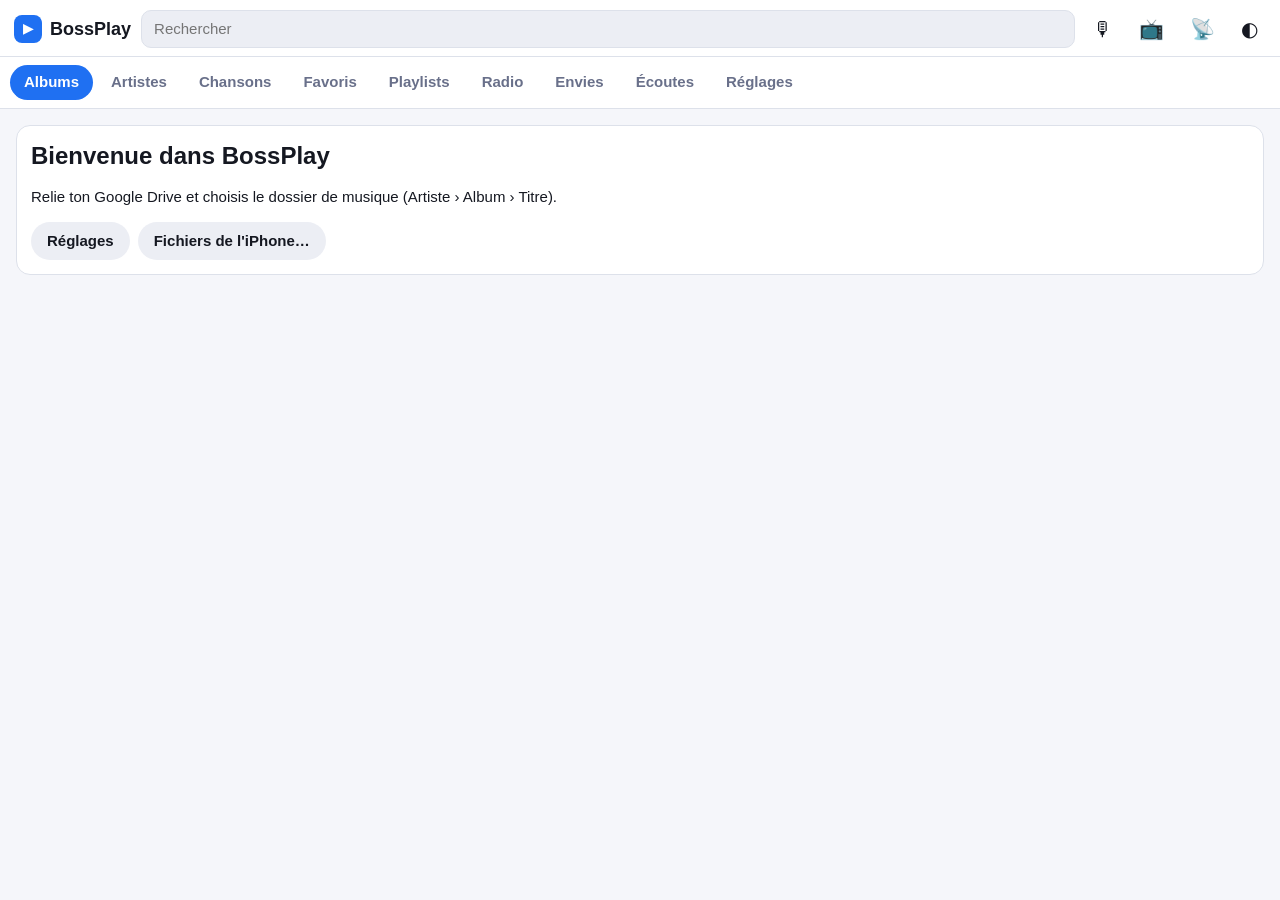
==== BossPlay/index.html @ 0f6f6764 "Add files via upload" ====
<!DOCTYPE html>
<html lang="fr">
<head>
<meta charset="utf-8">
<meta name="viewport" content="width=device-width, initial-scale=1, viewport-fit=cover">
<meta name="theme-color" content="#0E1117">
<meta name="apple-mobile-web-app-capable" content="yes">
<meta name="mobile-web-app-capable" content="yes">
<meta name="apple-mobile-web-app-status-bar-style" content="black-translucent">
<meta name="apple-mobile-web-app-title" content="BossPlay">
<title>BossPlay</title>
<link rel="manifest" href="manifest.webmanifest">
<link rel="icon" href="icon-192.png">
<link rel="apple-touch-icon" href="apple-touch-icon.png">
<link rel="stylesheet" href="style.css">
</head>
<body>
<div id="app">
  <header id="top">
    <button id="back" class="icon" aria-label="Retour" hidden>‹</button>
    <div class="brand"><span class="logo">▶</span><span>BossPlay</span></div>
    <input id="search" type="search" placeholder="Rechercher" autocomplete="off">
    <button id="mic" class="icon" aria-label="Commande vocale">🎙</button>
    <button id="tvsearch" class="icon" aria-label="Chercher sur la télé">📺</button>
    <button id="remote" class="icon" aria-label="Télécommande">📡</button>
    <button id="who" class="pill" hidden></button>
    <button id="theme" class="icon" aria-label="Thème jour/nuit">◐</button>
  </header>
  <div id="banner" hidden></div>
  <nav id="tabs">
    <button data-tab="albums" class="on">Albums</button>
    <button data-tab="artists">Artistes</button>
    <button data-tab="songs">Chansons</button>
    <button data-tab="favs">Favoris</button>
    <button data-tab="playlists">Playlists</button>
    <button data-tab="radio">Radio</button>
    <button data-tab="wishes">Envies</button>
    <button data-tab="stats">Écoutes</button>
    <button data-tab="settings">Réglages</button>
  </nav>
  <main id="view"></main>
  <div id="mini" hidden>
    <div class="bar"><div class="fill"></div></div>
    <div class="row">
      <div class="art"></div>
      <div class="meta"><div class="t"></div><div class="s"></div></div>
      <button class="icon rwish" style="display:none" aria-label="Retenir ce titre">♥</button>
      <button class="icon prev" aria-label="Précédent">⏮</button>
      <button class="icon play big" aria-label="Lecture">▶</button>
      <button class="icon next" aria-label="Suivant">⏭</button>
      <button class="icon stop" style="display:none" aria-label="Arrêter la radio">⏹</button>
    </div>
  </div>
</div>

<section id="full" hidden>
  <div class="bg"></div>
  <button class="icon close" aria-label="Fermer">⌄</button>
  <div class="wrap">
    <div class="left"><div class="cover"></div><div class="lyrics" hidden></div></div>
    <div class="right">
      <div class="title"></div>
      <div class="artist link"></div>
      <div class="album link"></div>
      <div class="badges"></div>
      <input class="seek" type="range" min="0" max="1000" value="0">
      <div class="times"><span class="cur">0:00</span><span class="dur">0:00</span></div>
      <div class="controls">
        <button class="icon shuffle" aria-label="Aléatoire">🔀</button>
        <button class="icon prev" aria-label="Précédent">⏮</button>
        <button class="icon play huge" aria-label="Lecture">▶</button>
        <button class="icon next" aria-label="Suivant">⏭</button>
        <button class="icon repeat" aria-label="Répéter">🔁</button>
      </div>
      <div class="actions">
        <button class="pill lyr">Paroles</button>
        <button class="pill clip">🎬 Clip</button>
        <button class="pill fav">♡ Favori</button>
        <button class="pill kara">🎤 Karaoké</button>
        <button class="pill sleep">⏾</button>
        <button class="pill more">⋯</button>
        <button class="pill rwish" style="display:none">♥ Retenir ce titre</button>
        <button class="pill rstop" style="display:none">⏹ Arrêter la radio</button>
      </div>
      <div class="err"></div>
    </div>
  </div>
</section>

<section id="clip" hidden>
  <div class="stage">
    <div class="side" hidden></div>
    <div class="video"><div id="yt"></div><div class="nov" hidden></div><div class="subs" hidden></div></div>
  </div>
  <button class="icon close" aria-label="Quitter le clip">✕</button>
  <div class="cbar">
    <input class="seek" type="range" min="0" max="1000" value="0">
    <div class="crow">
      <div class="info"><div class="t"></div><div class="s"></div></div>
      <button class="icon prev">⏮</button>
      <button class="icon play big">⏸</button>
      <button class="icon next">⏭</button>
      <div class="tools">
        <button class="pill off minus">−0,5 s</button>
        <button class="pill off plus">+0,5 s</button>
        <button class="pill lmode">Sous-titres</button>
        <button class="pill src">Source ▾</button>
      </div>
    </div>
  </div>
</section>

<div id="sheet" hidden><div class="panel"></div></div>
<div id="toast" hidden></div>
<input id="files" type="file" accept="audio/*" multiple hidden>

<script src="app.js"></script>
</body>
</html>
---- BossPlay/style.css ----
[hidden]{display:none !important}
:root{
  --bg:#F5F6FA; --panel:#FFFFFF; --panel2:#ECEEF4; --text:#151821; --muted:#69708A; --line:#DDE1EA;
  --accent:#1F70F2; --neon:#29D3F2; --green:#39FF14; --red:#E5484D;
  --safe-b:env(safe-area-inset-bottom,0px); --safe-t:env(safe-area-inset-top,0px);
}
[data-theme="dark"]{
  --bg:#0E1117; --panel:#161B26; --panel2:#1F2635; --text:#EEF1F7; --muted:#97A0B8; --line:#262E3F;
}
@media (prefers-color-scheme:dark){
  [data-theme="auto"]{ --bg:#0E1117; --panel:#161B26; --panel2:#1F2635; --text:#EEF1F7; --muted:#97A0B8; --line:#262E3F; }
}
*{box-sizing:border-box;-webkit-tap-highlight-color:transparent}
html,body{margin:0;height:100%;background:var(--bg);color:var(--text);font:15px/1.35 -apple-system,BlinkMacSystemFont,"SF Pro Text","Segoe UI",Roboto,sans-serif}
button{font:inherit;color:inherit;background:none;border:0;cursor:pointer}
input{font:inherit;color:inherit}
#app{display:flex;flex-direction:column;height:100%}
#top{display:flex;align-items:center;gap:10px;padding:calc(10px + var(--safe-t)) 14px 8px;background:var(--panel);border-bottom:1px solid var(--line)}
.brand{display:flex;align-items:center;gap:8px;font-weight:800;font-size:18px;white-space:nowrap}
.logo{display:inline-grid;place-items:center;width:28px;height:28px;border-radius:8px;background:var(--accent);color:#fff;font-size:13px}
#search{flex:1;min-width:0;padding:8px 12px;border-radius:10px;border:1px solid var(--line);background:var(--panel2)}
.icon{font-size:20px;padding:6px 8px;border-radius:10px;line-height:1}
.icon:active{background:var(--panel2)}
#banner{padding:10px 14px;background:var(--accent);color:#fff;display:flex;gap:10px;align-items:center;flex-wrap:wrap}
#banner button{background:#fff;color:var(--accent);border-radius:8px;padding:6px 12px;font-weight:700}
#tabs{display:flex;gap:4px;padding:8px 10px;overflow-x:auto;background:var(--panel);border-bottom:1px solid var(--line);scrollbar-width:none}
#tabs button{padding:7px 14px;border-radius:999px;white-space:nowrap;color:var(--muted);font-weight:600}
#tabs button.on{background:var(--accent);color:#fff}
#view{flex:1;overflow-y:auto;padding:16px 16px 120px;-webkit-overflow-scrolling:touch}
h1{font-size:24px;margin:0 0 12px}
h2{font-size:17px;margin:20px 0 10px}
.muted{color:var(--muted)}
.small{font-size:13px}
.grid{display:grid;grid-template-columns:repeat(auto-fill,minmax(clamp(130px,14vw,210px),1fr));gap:18px}
.cell{cursor:pointer;min-width:0}
.cell .art{aspect-ratio:1;border-radius:10px;overflow:hidden;background:var(--panel2);position:relative}
.cell .art img,.art img{width:100%;height:100%;object-fit:cover;display:block}
.cell.playing .art{outline:3px solid var(--green);outline-offset:-3px}
.cell .n{font-weight:600;margin-top:6px;white-space:nowrap;overflow:hidden;text-overflow:ellipsis}
.cell .a{color:var(--muted);font-size:13px;white-space:nowrap;overflow:hidden;text-overflow:ellipsis}
.ph{width:100%;height:100%;display:grid;place-items:center;font-weight:800;font-size:28px;color:#fff;background:linear-gradient(135deg,#1F70F2,#29D3F2)}
.hero{display:flex;gap:20px;align-items:flex-end;margin-bottom:16px;flex-wrap:wrap}
.hero .art{width:min(220px,40vw);aspect-ratio:1;border-radius:14px;overflow:hidden;background:var(--panel2);flex:none}
.hero .h-t{font-size:26px;font-weight:800}
.btns{display:flex;gap:8px;flex-wrap:wrap;margin-top:10px}
.btn{background:var(--accent);color:#fff;padding:9px 16px;border-radius:999px;font-weight:700}
.btn.alt{background:var(--panel2);color:var(--text)}
.pill{background:var(--panel2);padding:7px 12px;border-radius:999px;font-weight:600;font-size:14px}
.pill.on{background:var(--accent);color:#fff}
.list{display:flex;flex-direction:column}
.tr{display:flex;align-items:center;gap:12px;padding:9px 6px;border-bottom:1px solid var(--line);cursor:pointer}
.tr .no{width:28px;text-align:right;color:var(--muted);font-size:13px;flex:none}
.tr .m{flex:1;min-width:0}
.tr .m div{white-space:nowrap;overflow:hidden;text-overflow:ellipsis}
.tr .m .s{color:var(--muted);font-size:13px}
.tr.playing .m div:first-child{color:var(--accent);font-weight:700}
.tr .eq{color:var(--green)}
.tr .x{color:var(--muted);font-size:18px;padding:4px 8px}
.card{background:var(--panel);border:1px solid var(--line);border-radius:14px;padding:14px;margin-bottom:14px}
.field{width:100%;padding:9px 12px;border-radius:10px;border:1px solid var(--line);background:var(--panel2)}
.row{display:flex;gap:8px;align-items:center;flex-wrap:wrap}
.more{display:block;margin:14px auto;padding:9px 18px}

#mini{position:fixed;left:0;right:0;bottom:0;background:var(--panel);border-top:1px solid var(--line);padding-bottom:var(--safe-b);z-index:5}
#mini .bar{height:2px;background:var(--line)}
#mini .fill{height:100%;width:0;background:var(--accent)}
#mini .row{display:flex;align-items:center;gap:10px;padding:8px 12px;flex-wrap:nowrap}
#mini .art{width:46px;height:46px;border-radius:8px;overflow:hidden;background:var(--panel2);flex:none}
#mini .meta{flex:1;min-width:0;cursor:pointer}
#mini .t{font-weight:700;white-space:nowrap;overflow:hidden;text-overflow:ellipsis}
#mini .s{color:var(--muted);font-size:13px;white-space:nowrap;overflow:hidden;text-overflow:ellipsis}
.big{font-size:26px}
.huge{font-size:34px;width:72px;height:72px;border-radius:50%;background:var(--accent);color:#fff}

#full{position:fixed;inset:0;z-index:10;background:#0E1117;color:#fff;overflow:hidden}
#full .bg{position:absolute;inset:-40px;background-size:cover;background-position:center;filter:blur(50px) brightness(.35)}
#full .close{position:absolute;top:calc(8px + var(--safe-t));left:10px;font-size:34px;z-index:2;color:#fff}
#full .wrap{position:relative;display:flex;gap:36px;align-items:center;height:100%;padding:calc(56px + var(--safe-t)) 32px calc(24px + var(--safe-b))}
#full .left{flex:1;height:100%;display:flex;align-items:center;justify-content:center;min-width:0}
#full .cover{width:min(100%,62vh);aspect-ratio:1;border-radius:16px;overflow:hidden;background:#1F2635;box-shadow:0 20px 60px rgba(0,0,0,.5)}
#full .lyrics{width:100%;height:100%;overflow-y:auto;background:rgba(0,0,0,.35);border-radius:16px;padding:80px 22px 140px;scroll-behavior:smooth}
.ly{font-size:22px;color:rgba(255,255,255,.45);padding:7px 0;cursor:pointer}
.ly.on{color:#fff;font-weight:800;font-size:26px}
#full .right{flex:1;min-width:0}
#full .title{font-size:28px;font-weight:800}
#full .link{cursor:pointer}
#full .artist{color:var(--neon);font-size:18px;margin-top:4px}
#full .album{color:rgba(255,255,255,.7);margin-top:2px}
.seek{width:100%;margin-top:22px;accent-color:var(--accent)}
.times{display:flex;justify-content:space-between;color:rgba(255,255,255,.7);font-size:13px}
#full .controls{display:flex;align-items:center;gap:14px;margin-top:14px}
#full .controls .icon{color:#fff;font-size:28px}
#full .controls .on{color:var(--neon)}
#full .actions{display:flex;gap:8px;flex-wrap:wrap;margin-top:20px}
#full .pill{background:rgba(255,255,255,.12);color:#fff}
#full .pill.on{background:var(--accent)}
#full .err{color:var(--red);margin-top:10px}
@media (max-width:760px){
  #full .wrap{flex-direction:column;gap:18px;padding-top:calc(56px + var(--safe-t))}
  #full .left{flex:none;width:100%;height:auto;max-height:46vh}
  #full .cover{width:min(100%,42vh)}
  #full .lyrics{height:46vh;padding:30px 16px 60px}
  #full .right{width:100%}
  #full .title{font-size:22px}
}

#clip{position:fixed;inset:0;z-index:20;background:#000;color:#fff}
#clip .stage{position:absolute;inset:0;display:flex}
#clip .side{width:32%;overflow-y:auto;background:#0E1117;padding:70px 18px 220px}
#clip .video{position:relative;flex:1;display:flex;align-items:center;justify-content:center}
#clip #yt,#clip iframe{position:absolute;inset:0;width:100%;height:100%;border:0}
#clip .nov{position:relative;text-align:center;color:rgba(255,255,255,.8);max-width:420px;padding:20px}
#clip .nov .art{width:240px;height:240px;margin:0 auto 14px;border-radius:14px;overflow:hidden}
#clip .subs{position:absolute;left:24px;right:24px;bottom:130px;text-align:center;pointer-events:none}
#clip .subs .c{display:inline-block;font-size:28px;font-weight:800;text-shadow:0 2px 10px #000;background:rgba(0,0,0,.35);border-radius:10px;padding:4px 14px}
#clip .subs .n{font-size:19px;color:rgba(255,255,255,.65);text-shadow:0 2px 8px #000;margin-top:4px}
#clip .close{position:absolute;top:calc(8px + var(--safe-t));right:10px;color:#fff;font-size:26px;z-index:3}
#clip .cbar{position:absolute;left:0;right:0;bottom:0;padding:26px 20px calc(12px + var(--safe-b));background:linear-gradient(transparent,rgba(0,0,0,.88));z-index:2;transition:opacity .3s}
#clip.idle .cbar,#clip.idle .close{opacity:0}
#clip .crow{display:flex;align-items:center;gap:10px;flex-wrap:wrap}
#clip .info{flex:1;min-width:140px}
#clip .info .t{font-weight:800;white-space:nowrap;overflow:hidden;text-overflow:ellipsis}
#clip .info .s{color:rgba(255,255,255,.7);font-size:13px}
#clip .icon{color:#fff}
#clip .tools{display:flex;gap:6px;flex-wrap:wrap;justify-content:flex-end;flex:1}
#clip .pill{background:rgba(255,255,255,.14);color:#fff}
#clip .pill.off[hidden]{display:none}
@media (max-width:760px){ #clip .side{width:40%} #clip .subs .c{font-size:21px} }

#sheet{position:fixed;inset:0;z-index:30;background:rgba(0,0,0,.45);display:flex;align-items:flex-end;justify-content:center}
#sheet .panel{background:var(--panel);color:var(--text);width:min(560px,100%);max-height:80vh;overflow-y:auto;border-radius:16px 16px 0 0;padding:12px 12px calc(12px + var(--safe-b))}
#sheet .h{font-weight:800;padding:8px 10px 10px}
#sheet .it{display:block;width:100%;text-align:left;padding:13px 12px;border-radius:10px}
#sheet .it:active{background:var(--panel2)}
#sheet .it.red{color:var(--red)}
#sheet .cand{display:flex;gap:10px;align-items:center}
#sheet .cand img{width:96px;aspect-ratio:16/9;object-fit:cover;border-radius:6px;background:#000;flex:none}
#toast{position:fixed;left:50%;bottom:calc(90px + var(--safe-b));transform:translateX(-50%);background:#222a;backdrop-filter:blur(8px);color:#fff;padding:10px 16px;border-radius:12px;z-index:40;max-width:90vw}

/* 1.3 : radio, envies, écoutes, badges */
#tabs button[data-badge]:not([data-badge=""])::after{content:attr(data-badge);display:inline-block;margin-left:6px;min-width:18px;padding:0 5px;border-radius:999px;background:var(--red);color:#fff;font-size:11px;line-height:18px;text-align:center}
#radiobar{display:flex;align-items:center;gap:10px;padding:8px 12px;background:var(--panel);border-top:1px solid var(--line)}
#radiobar img,#radiobar .rlogo{width:40px;height:40px;border-radius:8px;object-fit:cover;flex:none;display:grid;place-items:center;font-size:22px;background:var(--panel2)}
#radiobar .m{flex:1;min-width:0}
#radiobar .t{font-weight:700;white-space:nowrap;overflow:hidden;text-overflow:ellipsis}
#radiobar .s{color:var(--red);font-size:12px;font-weight:700}
#radiobar .wish{background:var(--red);color:#fff}
.rfav{width:28px;height:28px;border-radius:6px;object-fit:cover;flex:none}
.wishc.done{opacity:.6}
.wishc a.pill{text-decoration:none;color:inherit}
.stat{display:inline-block;margin-right:18px}
.stat b{font-size:22px}
#full .badges{display:flex;gap:6px;flex-wrap:wrap;margin:6px 0 2px}
#full .badge{font-size:11px;font-weight:800;letter-spacing:.04em;padding:3px 8px;border-radius:6px;border:1px solid currentColor;opacity:.8}
#full .badge.main{background:var(--accent);border-color:var(--accent);color:#fff;opacity:1}
@media (max-width:440px){ #top{gap:4px} #top .icon{padding:4px;font-size:18px} #search{min-width:0;width:auto;flex:1} .brand span:last-child{display:none} }
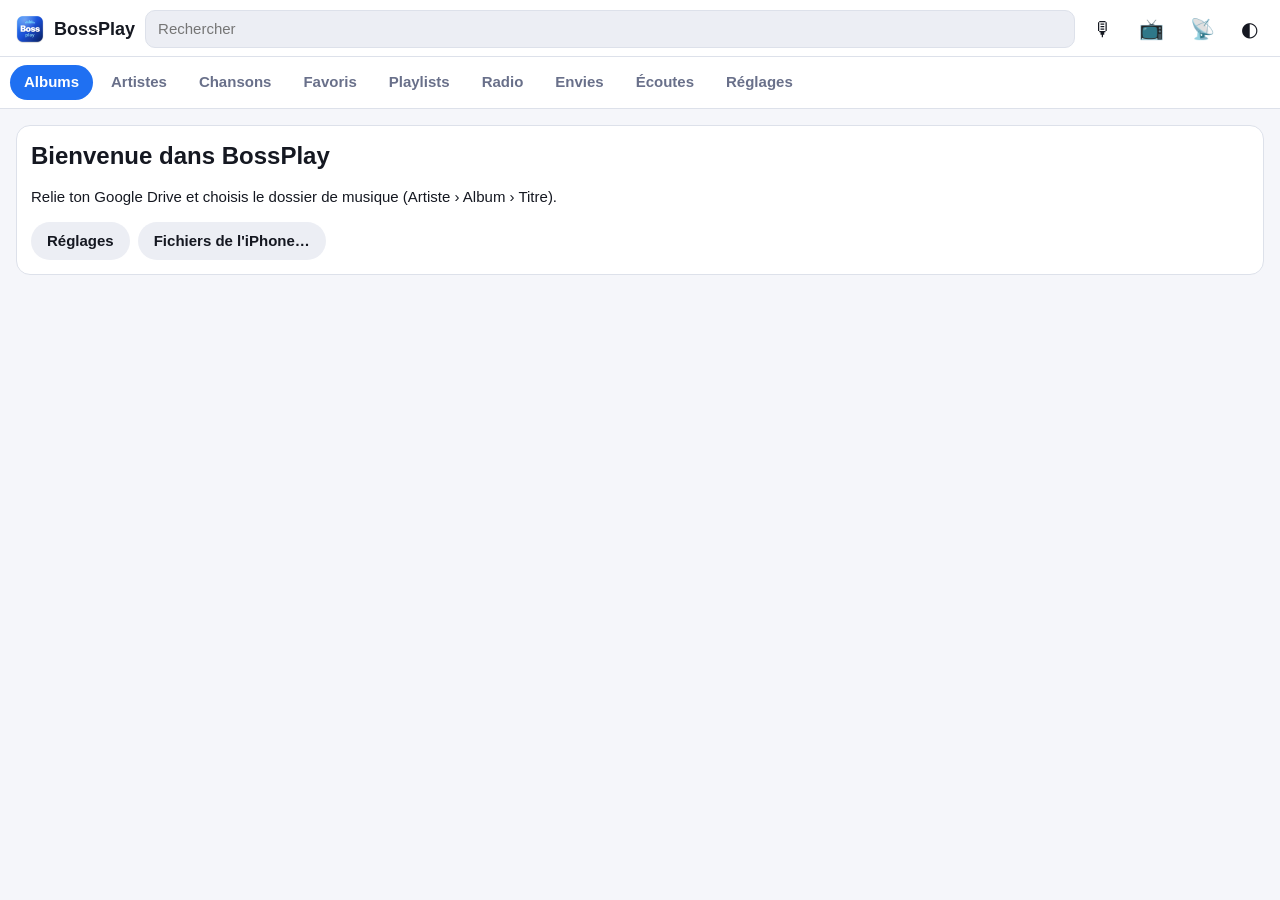
==== commit c252b259: "Add files via upload" ====
--- a/BossPlay/index.html
+++ b/BossPlay/index.html
@@ -18,7 +18,7 @@
 <div id="app">
   <header id="top">
     <button id="back" class="icon" aria-label="Retour" hidden>‹</button>
-    <div class="brand"><span class="logo">▶</span><span>BossPlay</span></div>
+    <div class="brand"><img class="logo" src="logo.png" alt="BossPlay"><span>BossPlay</span></div>
     <input id="search" type="search" placeholder="Rechercher" autocomplete="off">
     <button id="mic" class="icon" aria-label="Commande vocale">🎙</button>
     <button id="tvsearch" class="icon" aria-label="Chercher sur la télé">📺</button>
--- a/BossPlay/style.css
+++ b/BossPlay/style.css
@@ -17,7 +17,19 @@
 #app{display:flex;flex-direction:column;height:100%}
 #top{display:flex;align-items:center;gap:10px;padding:calc(10px + var(--safe-t)) 14px 8px;background:var(--panel);border-bottom:1px solid var(--line)}
 .brand{display:flex;align-items:center;gap:8px;font-weight:800;font-size:18px;white-space:nowrap}
-.logo{display:inline-grid;place-items:center;width:28px;height:28px;border-radius:8px;background:var(--accent);color:#fff;font-size:13px}
+.logo{width:32px;height:32px;border-radius:8px;object-fit:contain}
+.who-title{display:flex;align-items:center;justify-content:center;gap:8px}
+.who-title img{height:34px}
+.who-row{display:flex;justify-content:center;gap:14px;flex-wrap:wrap;padding:6px 12px 10px}
+.who-p{display:flex;flex-direction:column;align-items:center;gap:6px;background:none;border:0;color:inherit;font:inherit;cursor:pointer}
+.av{width:64px;height:64px;border-radius:50%;object-fit:cover;background:var(--line);display:grid;place-items:center;font-weight:800;font-size:24px}
+.av.sm{width:26px;height:26px;font-size:12px}
+.who-p.on .av{outline:3px solid var(--accent);outline-offset:2px}
+.gal{display:grid;grid-template-columns:repeat(5,1fr);gap:10px;padding:6px 12px 12px;max-height:55vh;overflow:auto}
+.gal button{padding:0;border:0;background:none;border-radius:50%;aspect-ratio:1}
+.gal img{width:100%;height:100%;border-radius:50%;object-fit:cover}
+.gal button.on img{outline:3px solid var(--accent);outline-offset:2px}
+#who:not([hidden]){display:inline-flex;align-items:center;gap:6px}
 #search{flex:1;min-width:0;padding:8px 12px;border-radius:10px;border:1px solid var(--line);background:var(--panel2)}
 .icon{font-size:20px;padding:6px 8px;border-radius:10px;line-height:1}
 .icon:active{background:var(--panel2)}
@@ -152,5 +164,16 @@
 .stat b{font-size:22px}
 #full .badges{display:flex;gap:6px;flex-wrap:wrap;margin:6px 0 2px}
 #full .badge{font-size:11px;font-weight:800;letter-spacing:.04em;padding:3px 8px;border-radius:6px;border:1px solid currentColor;opacity:.8}
+#full .badges{align-items:center}
+#full .badge-img{height:20px;width:auto}
 #full .badge.main{background:var(--accent);border-color:var(--accent);color:#fff;opacity:1}
 @media (max-width:440px){ #top{gap:4px} #top .icon{padding:4px;font-size:18px} #search{min-width:0;width:auto;flex:1} .brand span:last-child{display:none} }
+
+/* Radio dans le lecteur (barre du bas et « En lecture ») */
+#mini.rmode .prev,#mini.rmode .next{display:none}
+#full.rmode .shuffle,#full.rmode .repeat,#full.rmode .prev,#full.rmode .next,#full.rmode .seek,#full.rmode .times,#full.rmode .lyr,#full.rmode .clip,#full.rmode .fav,#full.rmode .kara,#full.rmode .more,#full.rmode .badges{display:none}
+#mini .rwish{color:var(--red)}
+#full .pill.rwish{background:var(--red);color:#fff}
+.rlogo{display:grid;place-items:center;width:100%;height:100%;font-size:34px}
+
+#tvsearch.on{background:#1db954;color:#fff;border-radius:10px}
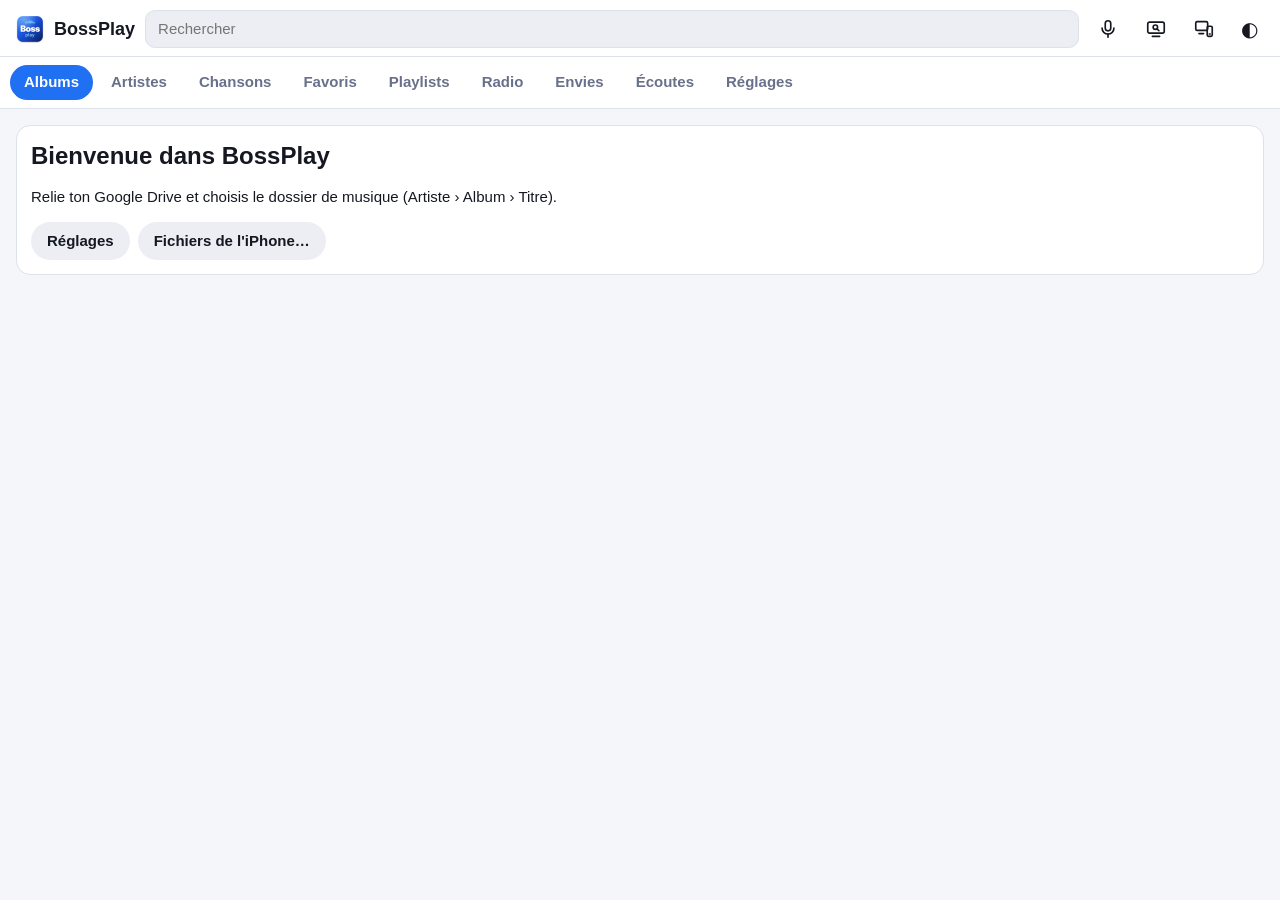
==== commit 985d81b4: "Add files via upload" ====
--- a/BossPlay/index.html
+++ b/BossPlay/index.html
@@ -20,9 +20,9 @@
     <button id="back" class="icon" aria-label="Retour" hidden>‹</button>
     <div class="brand"><img class="logo" src="logo.png" alt="BossPlay"><span>BossPlay</span></div>
     <input id="search" type="search" placeholder="Rechercher" autocomplete="off">
-    <button id="mic" class="icon" aria-label="Commande vocale">🎙</button>
-    <button id="tvsearch" class="icon" aria-label="Chercher sur la télé">📺</button>
-    <button id="remote" class="icon" aria-label="Télécommande">📡</button>
+    <button id="mic" class="icon" aria-label="Commande vocale" title="Commande vocale"><svg viewBox="0 0 24 24" width="22" height="22" fill="none" stroke="currentColor" stroke-width="1.8" stroke-linecap="round" stroke-linejoin="round" aria-hidden="true"><rect x="9" y="3" width="6" height="11" rx="3"/><path d="M5.5 11a6.5 6.5 0 0 0 13 0"/><path d="M12 17.5V21"/></svg></button>
+    <button id="tvsearch" class="icon" aria-label="Chercher sur la télé" title="Chercher sur la télé"><svg viewBox="0 0 24 24" width="22" height="22" fill="none" stroke="currentColor" stroke-width="1.8" stroke-linecap="round" stroke-linejoin="round" aria-hidden="true"><rect x="3" y="4.5" width="18" height="12" rx="2"/><path d="M8 20h8"/><circle cx="11.3" cy="10" r="2.4"/><path d="M13.1 11.8l2.1 2.1"/></svg></button>
+    <button id="remote" class="icon" aria-label="Contrôler un autre appareil" title="Contrôler un autre appareil"><svg viewBox="0 0 24 24" width="22" height="22" fill="none" stroke="currentColor" stroke-width="1.8" stroke-linecap="round" stroke-linejoin="round" aria-hidden="true"><rect x="3" y="4" width="13" height="9.5" rx="1.6"/><path d="M6.5 17h5"/><rect x="15.5" y="9" width="5.5" height="11" rx="1.4"/><path d="M17.8 17.4h.9"/></svg></button>
     <button id="who" class="pill" hidden></button>
     <button id="theme" class="icon" aria-label="Thème jour/nuit">◐</button>
   </header>
--- a/BossPlay/style.css
+++ b/BossPlay/style.css
@@ -33,6 +33,7 @@
 #search{flex:1;min-width:0;padding:8px 12px;border-radius:10px;border:1px solid var(--line);background:var(--panel2)}
 .icon{font-size:20px;padding:6px 8px;border-radius:10px;line-height:1}
 .icon:active{background:var(--panel2)}
+.icon svg{display:block}
 #banner{padding:10px 14px;background:var(--accent);color:#fff;display:flex;gap:10px;align-items:center;flex-wrap:wrap}
 #banner button{background:#fff;color:var(--accent);border-radius:8px;padding:6px 12px;font-weight:700}
 #tabs{display:flex;gap:4px;padding:8px 10px;overflow-x:auto;background:var(--panel);border-bottom:1px solid var(--line);scrollbar-width:none}
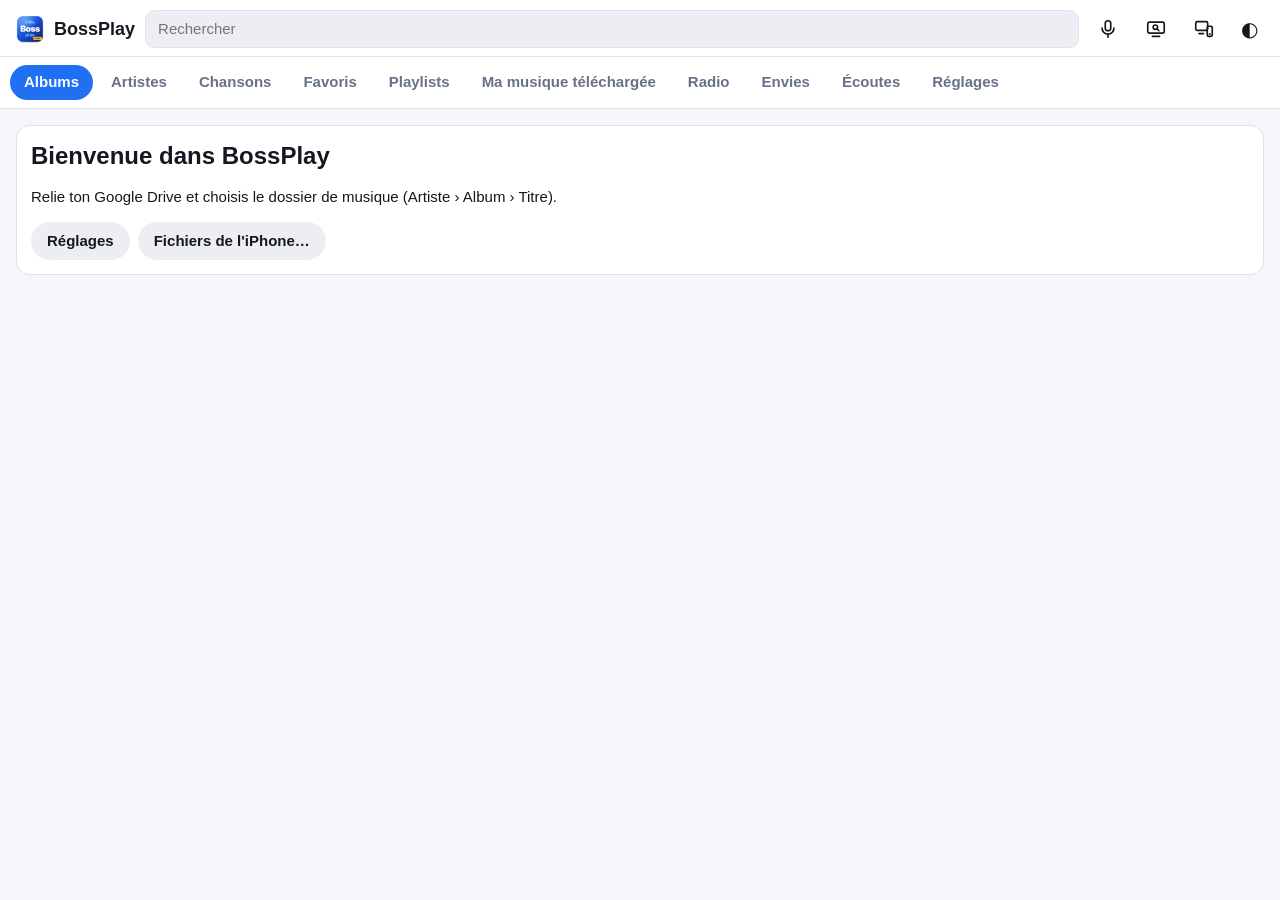
==== commit 846e6d67: "Add files via upload" ====
--- a/BossPlay/index.html
+++ b/BossPlay/index.html
@@ -10,8 +10,8 @@
 <meta name="apple-mobile-web-app-title" content="BossPlay">
 <title>BossPlay</title>
 <link rel="manifest" href="manifest.webmanifest">
-<link rel="icon" href="icon-192.png">
-<link rel="apple-touch-icon" href="apple-touch-icon.png">
+<link rel="icon" href="bp-icone-192.png">
+<link rel="apple-touch-icon" sizes="180x180" href="bp-icone-180.png">
 <link rel="stylesheet" href="style.css">
 </head>
 <body>
@@ -22,7 +22,7 @@
     <input id="search" type="search" placeholder="Rechercher" autocomplete="off">
     <button id="mic" class="icon" aria-label="Commande vocale" title="Commande vocale"><svg viewBox="0 0 24 24" width="22" height="22" fill="none" stroke="currentColor" stroke-width="1.8" stroke-linecap="round" stroke-linejoin="round" aria-hidden="true"><rect x="9" y="3" width="6" height="11" rx="3"/><path d="M5.5 11a6.5 6.5 0 0 0 13 0"/><path d="M12 17.5V21"/></svg></button>
     <button id="tvsearch" class="icon" aria-label="Chercher sur la télé" title="Chercher sur la télé"><svg viewBox="0 0 24 24" width="22" height="22" fill="none" stroke="currentColor" stroke-width="1.8" stroke-linecap="round" stroke-linejoin="round" aria-hidden="true"><rect x="3" y="4.5" width="18" height="12" rx="2"/><path d="M8 20h8"/><circle cx="11.3" cy="10" r="2.4"/><path d="M13.1 11.8l2.1 2.1"/></svg></button>
-    <button id="remote" class="icon" aria-label="Contrôler un autre appareil" title="Contrôler un autre appareil"><svg viewBox="0 0 24 24" width="22" height="22" fill="none" stroke="currentColor" stroke-width="1.8" stroke-linecap="round" stroke-linejoin="round" aria-hidden="true"><rect x="3" y="4" width="13" height="9.5" rx="1.6"/><path d="M6.5 17h5"/><rect x="15.5" y="9" width="5.5" height="11" rx="1.4"/><path d="M17.8 17.4h.9"/></svg></button>
+    <button id="remote" class="icon" aria-label="Mes appareils" title="Mes appareils"><svg viewBox="0 0 24 24" width="22" height="22" fill="none" stroke="currentColor" stroke-width="1.8" stroke-linecap="round" stroke-linejoin="round" aria-hidden="true"><rect x="3" y="4" width="13" height="9.5" rx="1.6"/><path d="M6.5 17h5"/><rect x="15.5" y="9" width="5.5" height="11" rx="1.4"/><path d="M17.8 17.4h.9"/></svg></button>
     <button id="who" class="pill" hidden></button>
     <button id="theme" class="icon" aria-label="Thème jour/nuit">◐</button>
   </header>
@@ -33,11 +33,19 @@
     <button data-tab="songs">Chansons</button>
     <button data-tab="favs">Favoris</button>
     <button data-tab="playlists">Playlists</button>
+    <button data-tab="kept">Ma musique téléchargée</button>
     <button data-tab="radio">Radio</button>
     <button data-tab="wishes">Envies</button>
     <button data-tab="stats">Écoutes</button>
     <button data-tab="settings">Réglages</button>
   </nav>
+  <div id="else" hidden>
+    <div class="art"></div>
+    <div class="meta"><div class="t"></div><div class="s"></div></div>
+    <button class="icon pp" aria-label="Mettre en pause sur l'autre appareil">⏸</button>
+    <button class="pill take">Continuer ici</button>
+    <div class="bar"><div class="fill"></div></div>
+  </div>
   <main id="view"></main>
   <div id="mini" hidden>
     <div class="bar"><div class="fill"></div></div>
--- a/BossPlay/style.css
+++ b/BossPlay/style.css
@@ -178,3 +178,25 @@
 .rlogo{display:grid;place-items:center;width:100%;height:100%;font-size:34px}
 
 #tvsearch.on{background:#1db954;color:#fff;border-radius:10px}
+
+/* Lecture partagée : bandeau « en lecture sur un autre appareil » et fenêtre de l'appareil */
+#else{display:flex;align-items:center;gap:10px;padding:8px 12px 10px;background:var(--panel2);border-bottom:1px solid var(--line);position:relative}
+#else[hidden]{display:none}
+#else .art{width:40px;height:40px;border-radius:8px;overflow:hidden;background:var(--panel);flex:none;cursor:pointer}
+#else .meta{flex:1;min-width:0;cursor:pointer}
+#else .t{font-weight:700;white-space:nowrap;overflow:hidden;text-overflow:ellipsis}
+#else .s{color:var(--accent);font-size:13px;white-space:nowrap;overflow:hidden;text-overflow:ellipsis}
+#else .bar{position:absolute;left:0;right:0;bottom:0;height:2px;background:var(--line)}
+#else .fill{height:100%;width:0;background:var(--accent);transition:width 1s linear}
+#else .take{white-space:nowrap;flex:none}
+.rc-now{display:flex;align-items:center;gap:12px;padding:0 12px 10px}
+.rc-art{width:84px;height:84px;border-radius:12px;overflow:hidden;background:var(--panel2);flex:none}
+.rc-meta{min-width:0}
+.rc-bar{height:6px;border-radius:3px;background:var(--line);overflow:hidden;cursor:pointer;padding:0}
+.rc-bar .fill{height:100%;width:0;background:var(--accent);transition:width 1s linear}
+.rc-time{text-align:right;padding-top:4px}
+.pill .ic{display:inline-flex;vertical-align:-5px}
+.pill .ic svg{width:18px;height:18px}
+
+/* Ma musique téléchargée */
+.tr .kept{color:var(--accent);font-weight:800;margin:0 4px}
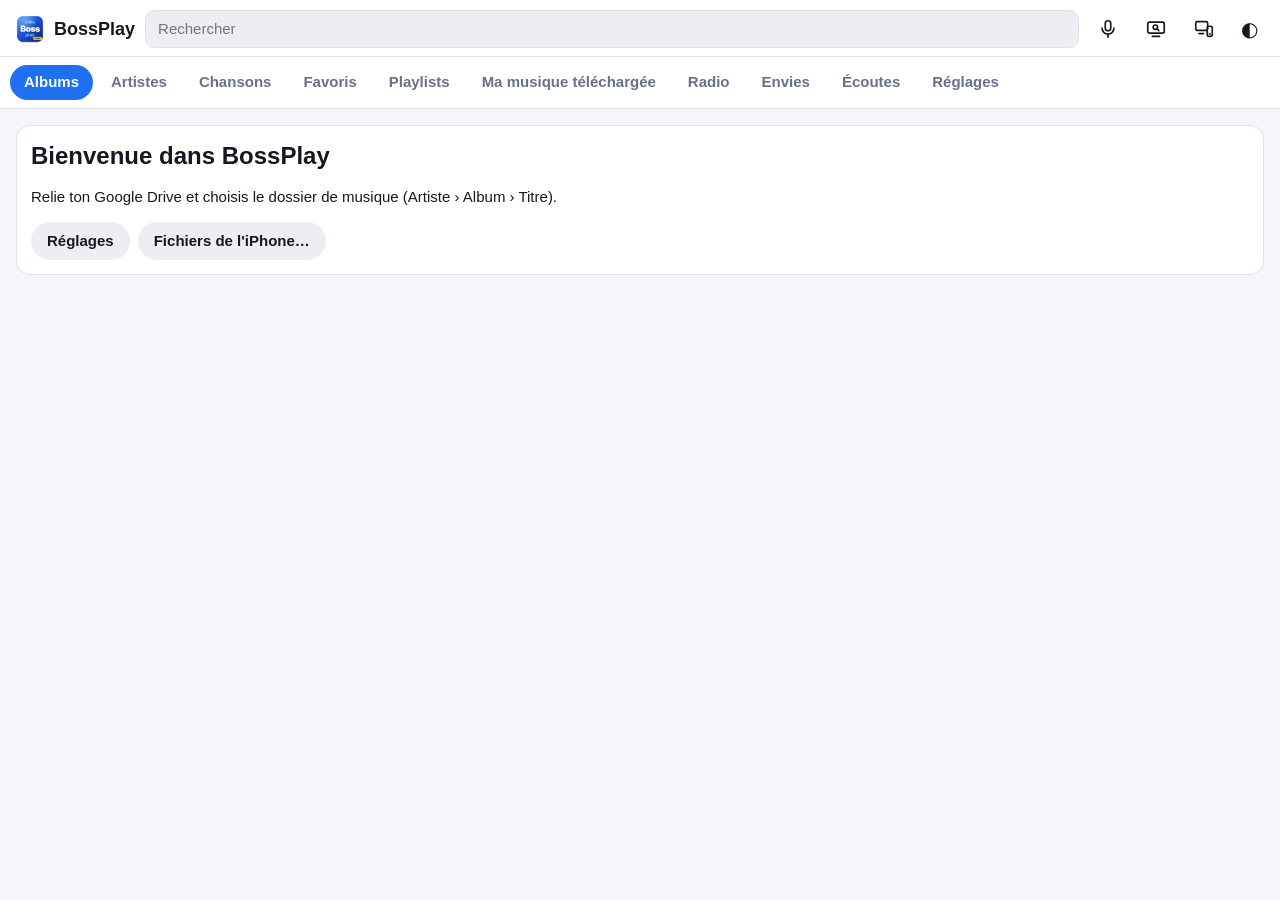
==== commit 715c5e51: "Add files via upload" ====
--- a/BossPlay/index.html
+++ b/BossPlay/index.html
@@ -53,9 +53,9 @@
       <div class="art"></div>
       <div class="meta"><div class="t"></div><div class="s"></div></div>
       <button class="icon rwish" style="display:none" aria-label="Retenir ce titre">♥</button>
-      <button class="icon prev" aria-label="Précédent">⏮</button>
-      <button class="icon play big" aria-label="Lecture">▶</button>
-      <button class="icon next" aria-label="Suivant">⏭</button>
+      <button class="icon tb skip prev" aria-label="Précédent"><svg viewBox="0 0 24 24" aria-hidden="true"><path d="M6 5h2v14H6zM20 5.6v12.8c0 .8-.9 1.3-1.5.8L9.6 12.8a1 1 0 0 1 0-1.6l8.9-6.4c.6-.5 1.5 0 1.5.8z"/></svg></button>
+      <button class="icon tb pp play big" aria-label="Lecture"></button>
+      <button class="icon tb skip next" aria-label="Suivant"><svg viewBox="0 0 24 24" aria-hidden="true"><path d="M16 5h2v14h-2zM4 5.6v12.8c0 .8.9 1.3 1.5.8l8.9-6.4a1 1 0 0 0 0-1.6L5.5 4.8C4.9 4.3 4 4.8 4 5.6z"/></svg></button>
       <button class="icon stop" style="display:none" aria-label="Arrêter la radio">⏹</button>
     </div>
   </div>
@@ -74,19 +74,20 @@
       <input class="seek" type="range" min="0" max="1000" value="0">
       <div class="times"><span class="cur">0:00</span><span class="dur">0:00</span></div>
       <div class="controls">
-        <button class="icon shuffle" aria-label="Aléatoire">🔀</button>
-        <button class="icon prev" aria-label="Précédent">⏮</button>
-        <button class="icon play huge" aria-label="Lecture">▶</button>
-        <button class="icon next" aria-label="Suivant">⏭</button>
-        <button class="icon repeat" aria-label="Répéter">🔁</button>
+        <button class="icon tb mode shuffle" aria-label="Aléatoire"><svg viewBox="0 0 24 24" aria-hidden="true" fill="none" stroke="currentColor" stroke-width="2" stroke-linecap="round" stroke-linejoin="round"><path d="M3 7h3.5c2 0 3.2 1 4.3 2.8l2.4 4.4C14.3 16 15.5 17 17.5 17H21M17.5 4 21 7l-3.5 3M17.5 14 21 17l-3.5 3M3 17h3.5c1.3 0 2.2-.4 3-1.2M21 7h-3.5c-1.3 0-2.2.4-3 1.2"/></svg></button>
+        <button class="icon tb skip prev" aria-label="Précédent"><svg viewBox="0 0 24 24" aria-hidden="true"><path d="M6 5h2v14H6zM20 5.6v12.8c0 .8-.9 1.3-1.5.8L9.6 12.8a1 1 0 0 1 0-1.6l8.9-6.4c.6-.5 1.5 0 1.5.8z"/></svg></button>
+        <button class="icon tb pp play huge" aria-label="Lecture"></button>
+        <button class="icon tb skip next" aria-label="Suivant"><svg viewBox="0 0 24 24" aria-hidden="true"><path d="M16 5h2v14h-2zM4 5.6v12.8c0 .8.9 1.3 1.5.8l8.9-6.4a1 1 0 0 0 0-1.6L5.5 4.8C4.9 4.3 4 4.8 4 5.6z"/></svg></button>
+        <button class="icon tb mode repeat" aria-label="Répéter"><svg viewBox="0 0 24 24" aria-hidden="true" fill="none" stroke="currentColor" stroke-width="2" stroke-linecap="round" stroke-linejoin="round"><path d="M17 2l3 3-3 3M4 11V9a4 4 0 0 1 4-4h12M7 22l-3-3 3-3M20 13v2a4 4 0 0 1-4 4H4"/></svg></button>
       </div>
       <div class="actions">
-        <button class="pill lyr">Paroles</button>
-        <button class="pill clip">🎬 Clip</button>
-        <button class="pill fav">♡ Favori</button>
-        <button class="pill kara">🎤 Karaoké</button>
-        <button class="pill sleep">⏾</button>
-        <button class="pill more">⋯</button>
+        <button class="ib lyr" aria-label="Paroles"><svg viewBox="0 0 24 24" aria-hidden="true" fill="none" stroke="#fff" stroke-width="1.8" stroke-linejoin="round"><path d="M4 5.5h16a1.5 1.5 0 0 1 1.5 1.5v9a1.5 1.5 0 0 1-1.5 1.5H10l-4.5 3.5V17.5H4A1.5 1.5 0 0 1 2.5 16V7A1.5 1.5 0 0 1 4 5.5z"/><path d="M7.5 10.5h9M7.5 13.5h6"/></svg></button>
+        <button class="ib clip" aria-label="Clip"><svg class="clipico" viewBox="0 0 24 24" aria-hidden="true"><rect x="2.5" y="5" width="19" height="14" rx="4" fill="none" stroke="#fff" stroke-width="1.8"/><path class="tri" d="M10 9.2v5.6c0 .5.5.8.9.5l4.3-2.8a.6.6 0 0 0 0-1L10.9 8.7c-.4-.3-.9 0-.9.5z"/></svg></button>
+        <button class="ib fav" aria-label="Favori"><svg viewBox="0 0 24 24" aria-hidden="true"><path class="heart" d="M12 20.5s-7.5-4.6-9.3-9.4C1.6 8 3.6 4.5 7.1 4.5c2 0 3.6 1.1 4.9 2.9 1.3-1.8 2.9-2.9 4.9-2.9 3.5 0 5.5 3.5 4.4 6.6-1.8 4.8-9.3 9.4-9.3 9.4z" fill="none" stroke="#fff" stroke-width="1.8" stroke-linejoin="round"/></svg></button>
+        <button class="ib best" aria-label="Now Best"></button>
+        <button class="ib kara" aria-label="Karaoké"><svg viewBox="0 0 24 24" aria-hidden="true" fill="none" stroke="#fff" stroke-width="1.8" stroke-linecap="round" stroke-linejoin="round"><rect x="9" y="2.5" width="6" height="11" rx="3"/><path d="M5.5 11a6.5 6.5 0 0 0 13 0M12 17.5V21M8.5 21h7"/></svg></button>
+        <button class="ib sleep" aria-label="Minuteur"></button>
+        <button class="ib more" aria-label="Plus"><svg viewBox="0 0 24 24" aria-hidden="true" fill="#fff"><circle cx="5" cy="12" r="2"/><circle cx="12" cy="12" r="2"/><circle cx="19" cy="12" r="2"/></svg></button>
         <button class="pill rwish" style="display:none">♥ Retenir ce titre</button>
         <button class="pill rstop" style="display:none">⏹ Arrêter la radio</button>
       </div>
@@ -105,9 +106,9 @@
     <input class="seek" type="range" min="0" max="1000" value="0">
     <div class="crow">
       <div class="info"><div class="t"></div><div class="s"></div></div>
-      <button class="icon prev">⏮</button>
-      <button class="icon play big">⏸</button>
-      <button class="icon next">⏭</button>
+      <button class="icon tb skip prev"><svg viewBox="0 0 24 24" aria-hidden="true"><path d="M6 5h2v14H6zM20 5.6v12.8c0 .8-.9 1.3-1.5.8L9.6 12.8a1 1 0 0 1 0-1.6l8.9-6.4c.6-.5 1.5 0 1.5.8z"/></svg></button>
+      <button class="icon tb pp play big"></button>
+      <button class="icon tb skip next"><svg viewBox="0 0 24 24" aria-hidden="true"><path d="M16 5h2v14h-2zM4 5.6v12.8c0 .8.9 1.3 1.5.8l8.9-6.4a1 1 0 0 0 0-1.6L5.5 4.8C4.9 4.3 4 4.8 4 5.6z"/></svg></button>
       <div class="tools">
         <button class="pill off minus">−0,5 s</button>
         <button class="pill off plus">+0,5 s</button>
--- a/BossPlay/style.css
+++ b/BossPlay/style.css
@@ -109,9 +109,10 @@
 #full .pill.on{background:var(--accent)}
 #full .err{color:var(--red);margin-top:10px}
 @media (max-width:760px){
-  #full .wrap{flex-direction:column;gap:18px;padding-top:calc(56px + var(--safe-t))}
+  #full{overflow-y:auto;-webkit-overflow-scrolling:touch}
+  #full .wrap{flex-direction:column;gap:18px;padding-top:calc(56px + var(--safe-t));height:auto;min-height:100%;padding-bottom:calc(40px + var(--safe-b))}
   #full .left{flex:none;width:100%;height:auto;max-height:46vh}
-  #full .cover{width:min(100%,42vh)}
+  #full .cover{width:min(100%,40vh)}
   #full .lyrics{height:46vh;padding:30px 16px 60px}
   #full .right{width:100%}
   #full .title{font-size:22px}
@@ -200,3 +201,62 @@
 
 /* Ma musique téléchargée */
 .tr .kept{color:var(--accent);font-weight:800;margin:0 4px}
+
+/* ---------- Boutons du lecteur : verre transparent, le dessin s'illumine (vert lecture, orange pause, bleu avance/retour) ---------- */
+.tb{display:inline-flex;align-items:center;justify-content:center;width:42px;height:42px;padding:0;border-radius:50%;flex:none;
+  background:rgba(127,140,170,.10);border:1px solid rgba(127,140,170,.22);backdrop-filter:blur(12px) saturate(140%);-webkit-backdrop-filter:blur(12px) saturate(140%);
+  box-shadow:inset 0 1px 0 rgba(255,255,255,.18);transition:transform .12s ease,background .2s ease,box-shadow .2s ease}
+.tb:active{transform:scale(.93);background:rgba(127,140,170,.2)}
+.tb svg{width:20px;height:20px;fill:currentColor;transition:filter .2s ease,color .2s ease}
+.tb.big{width:50px;height:50px}.tb.big svg{width:24px;height:24px}
+.tb.huge{width:74px;height:74px}.tb.huge svg{width:34px;height:34px}
+.tb.skip{color:#3B82F6}.tb.skip svg{filter:drop-shadow(0 0 5px rgba(59,130,246,.65))}
+.tb.pp.is-play{color:#22C55E;box-shadow:inset 0 1px 0 rgba(255,255,255,.18),0 0 18px rgba(34,197,94,.25)}
+.tb.pp.is-play svg{filter:drop-shadow(0 0 6px rgba(34,197,94,.8))}
+.tb.pp.is-pause{color:#F59E0B;box-shadow:inset 0 1px 0 rgba(255,255,255,.18),0 0 18px rgba(245,158,11,.25)}
+.tb.pp.is-pause svg{filter:drop-shadow(0 0 6px rgba(245,158,11,.8))}
+.tb.mode{color:var(--muted)}.tb.mode svg{fill:none}
+.tb.mode.on{color:var(--neon)}.tb.mode.on svg{filter:drop-shadow(0 0 5px rgba(41,211,242,.7))}
+#full .controls{gap:18px}
+#full .controls .tb{background:rgba(255,255,255,.07);border-color:rgba(255,255,255,.18)}
+#full .controls .tb.mode{color:rgba(255,255,255,.7)}
+#full .controls .tb.mode.on{color:var(--neon)}
+#mini .row .tb{margin-left:2px}
+.btn svg,.pill svg{width:20px;height:20px;fill:currentColor;vertical-align:-5px}
+
+/* ---------- Icône des clips : écran blanc arrondi, triangle rouge (actif) / bleu (inactif) ---------- */
+.clipico{width:20px;height:20px;vertical-align:-5px;fill:none}
+.clipico .tri{fill:#3B82F6}
+.clipico.on .tri,.pill.clip.on .clipico .tri{fill:#EF4444}
+#full .pill.clip.on{background:rgba(255,255,255,.12)}
+.card .clipico rect{stroke:var(--text)}
+[data-theme="dark"] .card .clipico rect{stroke:#fff}
+@media (prefers-color-scheme:dark){[data-theme="auto"] .card .clipico rect{stroke:#fff}}
+h2.row{display:flex;align-items:center;gap:8px}
+.ic{display:inline-flex}.ic svg{width:22px;height:22px}
+/* Petite note « Google reconnecté » : glisse en haut, reste 5 s, puis se range (l'heure reste dans Réglages). */
+#renewnote{position:fixed;top:calc(env(safe-area-inset-top,0px) + 6px);left:50%;transform:translate(-50%,-140%);z-index:9999;
+  padding:4px 12px;border-radius:999px;font-size:12px;font-weight:600;color:#fff;background:rgba(22,163,74,.92);
+  box-shadow:0 4px 14px rgba(0,0,0,.25);transition:transform .35s ease,opacity .35s ease;opacity:0;pointer-events:none;white-space:nowrap}
+#renewnote.in{transform:translate(-50%,0);opacity:1}
+#renewnote.out{transform:translate(calc(50vw - 50% - 16px),-140%);opacity:0}
+/* Grand lecteur : une seule rangée sous la lecture, pictogrammes ronds */
+#full .actions{flex-wrap:nowrap;align-items:center;gap:8px}
+#full .ib{position:relative;flex:none;width:44px;height:44px;border-radius:50%;display:grid;place-items:center;background:rgba(255,255,255,.12);color:#fff}
+#full .ib svg{width:22px;height:22px}
+#full .ib.on{background:var(--accent)}
+#full .ib .mini{position:absolute;bottom:-14px;left:50%;transform:translateX(-50%);font-size:10px;font-weight:700;white-space:nowrap;color:var(--neon)}
+#full .actions .pill.lyr{flex:none}
+#full .ib.clip.on{background:rgba(255,255,255,.12)}
+#full .ib.clip.on .clipico .tri{fill:#EF4444}
+#full .ib .clipico{width:22px;height:22px;vertical-align:0}
+/* Pictogrammes ronds : contenu exactement centré (le ⋯ était décalé par le style des boutons) */
+#full .ib{padding:0;margin:0;line-height:0;text-align:center}
+#full .ib > svg{display:block;margin:auto}
+.flame{display:inline-flex}.flame svg{width:22px;height:22px}
+#full.rmode .best{display:none}
+/* 7 pictogrammes sur une seule ligne, même sur iPhone */
+#full .actions{justify-content:space-between;gap:4px}
+#full .ib{width:40px;height:40px}
+#full .ib svg,#full .ib .clipico{width:21px;height:21px}
+@media (max-width:760px){#full .wrap{padding-left:18px;padding-right:18px}}
